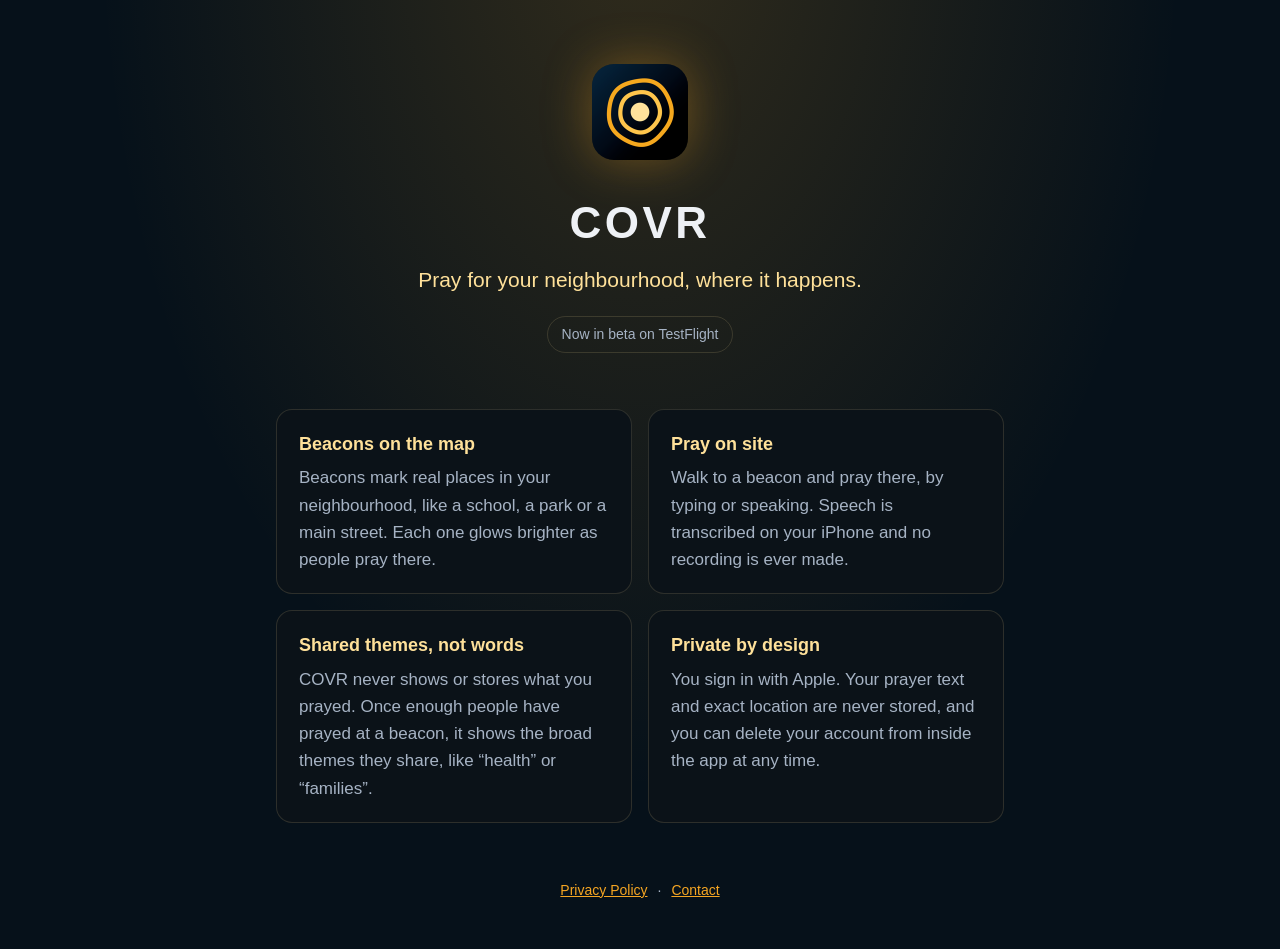
==== index.html @ 1d34f948 "COVR marketing site and privacy policy Co-Authored-By: Claude Opus 5 <noreply@anthropic.com>" ====
<!doctype html>
<html lang="en">
<head>
<meta charset="utf-8">
<meta name="viewport" content="width=device-width, initial-scale=1">
<title>COVR — Pray for your neighbourhood</title>
<meta name="description" content="COVR helps you pray at real places in your neighbourhood. Private by design.">
<link rel="stylesheet" href="style.css">
</head>
<body>
<main class="wrap">
  <header class="hero">
    <img class="icon" src="icon.png" alt="" width="96" height="96">
    <h1>COVR</h1>
    <p class="lede">Pray for your neighbourhood, where it happens.</p>
    <p class="badge">Now in beta on TestFlight</p>
  </header>

  <section class="features">
    <article>
      <h2>Beacons on the map</h2>
      <p>Beacons mark real places in your neighbourhood, like a school, a park or a main street. Each one glows brighter as people pray there.</p>
    </article>
    <article>
      <h2>Pray on site</h2>
      <p>Walk to a beacon and pray there, by typing or speaking. Speech is transcribed on your iPhone and no recording is ever made.</p>
    </article>
    <article>
      <h2>Shared themes, not words</h2>
      <p>COVR never shows or stores what you prayed. Once enough people have prayed at a beacon, it shows the broad themes they share, like “health” or “families”.</p>
    </article>
    <article>
      <h2>Private by design</h2>
      <p>You sign in with Apple. Your prayer text and exact location are never stored, and you can delete your account from inside the app at any time.</p>
    </article>
  </section>

  <footer>
    <a href="privacy.html">Privacy Policy</a>
    <span>·</span>
    <a href="mailto:matt@hunch.tech">Contact</a>
  </footer>
</main>
</body>
</html>
---- style.css ----
:root {
  --bg: #06111a;
  --panel: #0b1218;
  --text: #eef1f5;
  --muted: #a6b3c4;
  --gold: #f5a623;
  --pale-gold: #ffe19a;
  --line: rgba(255, 225, 154, 0.14);
}

* { box-sizing: border-box; }

body {
  margin: 0;
  background: radial-gradient(ellipse at 50% -10%, rgba(245, 166, 35, 0.18), transparent 60%), var(--bg);
  color: var(--text);
  font: 17px/1.6 -apple-system, BlinkMacSystemFont, "SF Pro Text", "Helvetica Neue", Arial, sans-serif;
  -webkit-font-smoothing: antialiased;
  min-height: 100vh;
}

.wrap { max-width: 760px; margin: 0 auto; padding: 64px 16px 48px; }

.hero { text-align: center; margin-bottom: 56px; }
.icon { border-radius: 22px; box-shadow: 0 0 48px rgba(245, 166, 35, 0.35); }
h1 { font-size: 44px; letter-spacing: 0.08em; margin: 20px 0 4px; }
.lede { font-size: 21px; color: var(--pale-gold); margin: 0 0 20px; }
.badge {
  display: inline-block; margin: 0; padding: 6px 14px; border-radius: 999px;
  border: 1px solid var(--line); color: var(--muted); font-size: 14px;
}

.features { display: grid; gap: 16px; grid-template-columns: repeat(auto-fit, minmax(300px, 1fr)); }
.features article { background: var(--panel); border: 1px solid var(--line); border-radius: 16px; padding: 20px 22px; }
.features h2 { font-size: 18px; margin: 0 0 6px; color: var(--pale-gold); }
.features p { margin: 0; color: var(--muted); }

.doc h1 { font-size: 34px; letter-spacing: 0; margin-top: 0; }
.doc h2 { font-size: 21px; color: var(--pale-gold); margin: 36px 0 8px; }
.doc p, .doc li { color: var(--muted); }
.doc strong { color: var(--text); }
.doc .updated { color: var(--muted); font-size: 14px; }
.back { display: inline-block; margin-bottom: 24px; }

a { color: var(--gold); }

footer { margin-top: 56px; text-align: center; color: var(--muted); font-size: 14px; display: flex; gap: 10px; justify-content: center; }
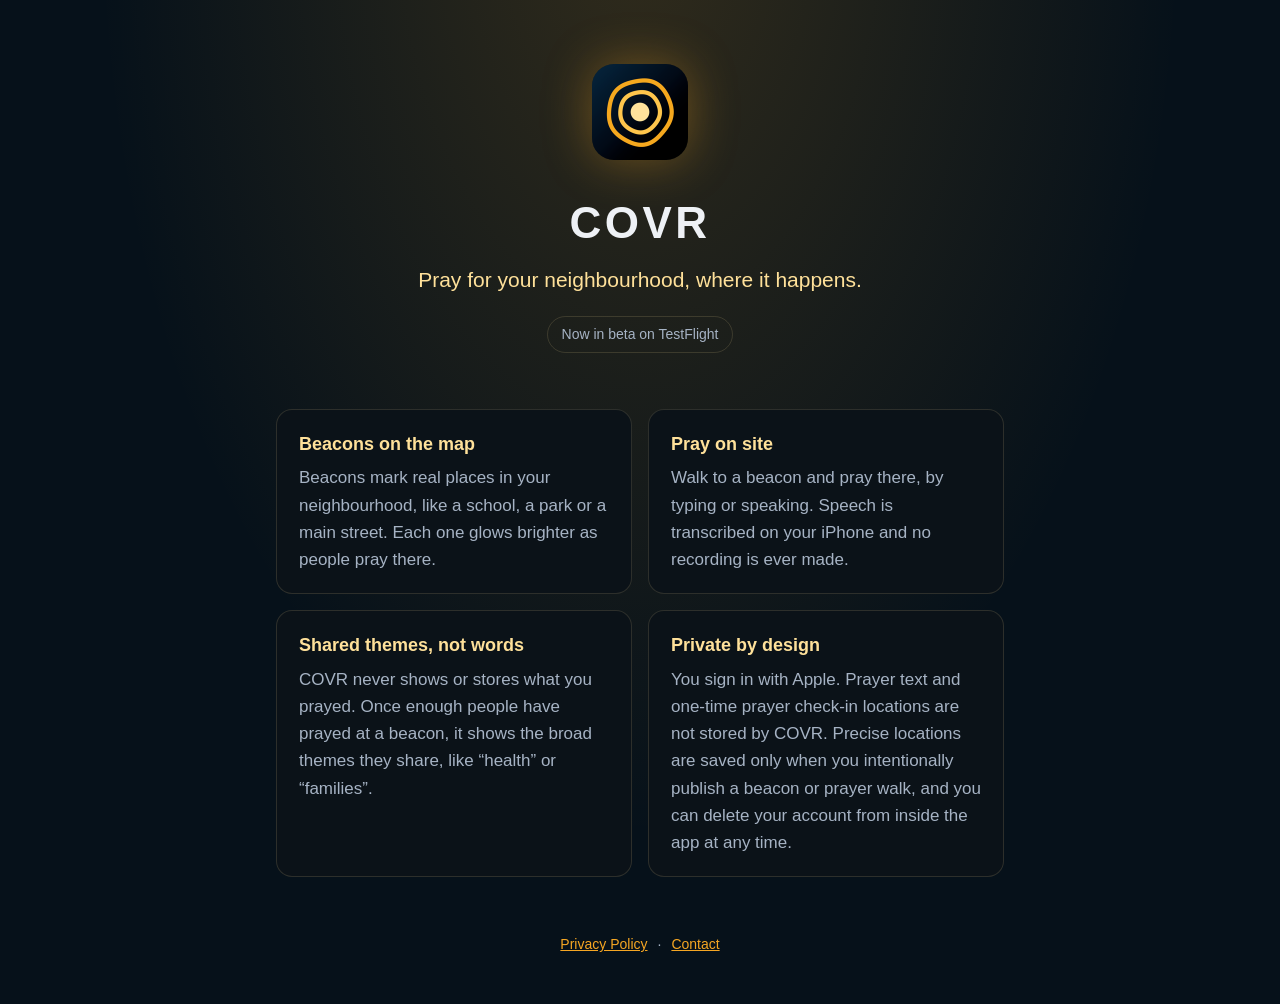
==== commit f928d8bf: "Update privacy policy for current app data" ====
--- a/index.html
+++ b/index.html
@@ -31,7 +31,7 @@
     </article>
     <article>
       <h2>Private by design</h2>
-      <p>You sign in with Apple. Your prayer text and exact location are never stored, and you can delete your account from inside the app at any time.</p>
+      <p>You sign in with Apple. Prayer text and one-time prayer check-in locations are not stored by COVR. Precise locations are saved only when you intentionally publish a beacon or prayer walk, and you can delete your account from inside the app at any time.</p>
     </article>
   </section>
 
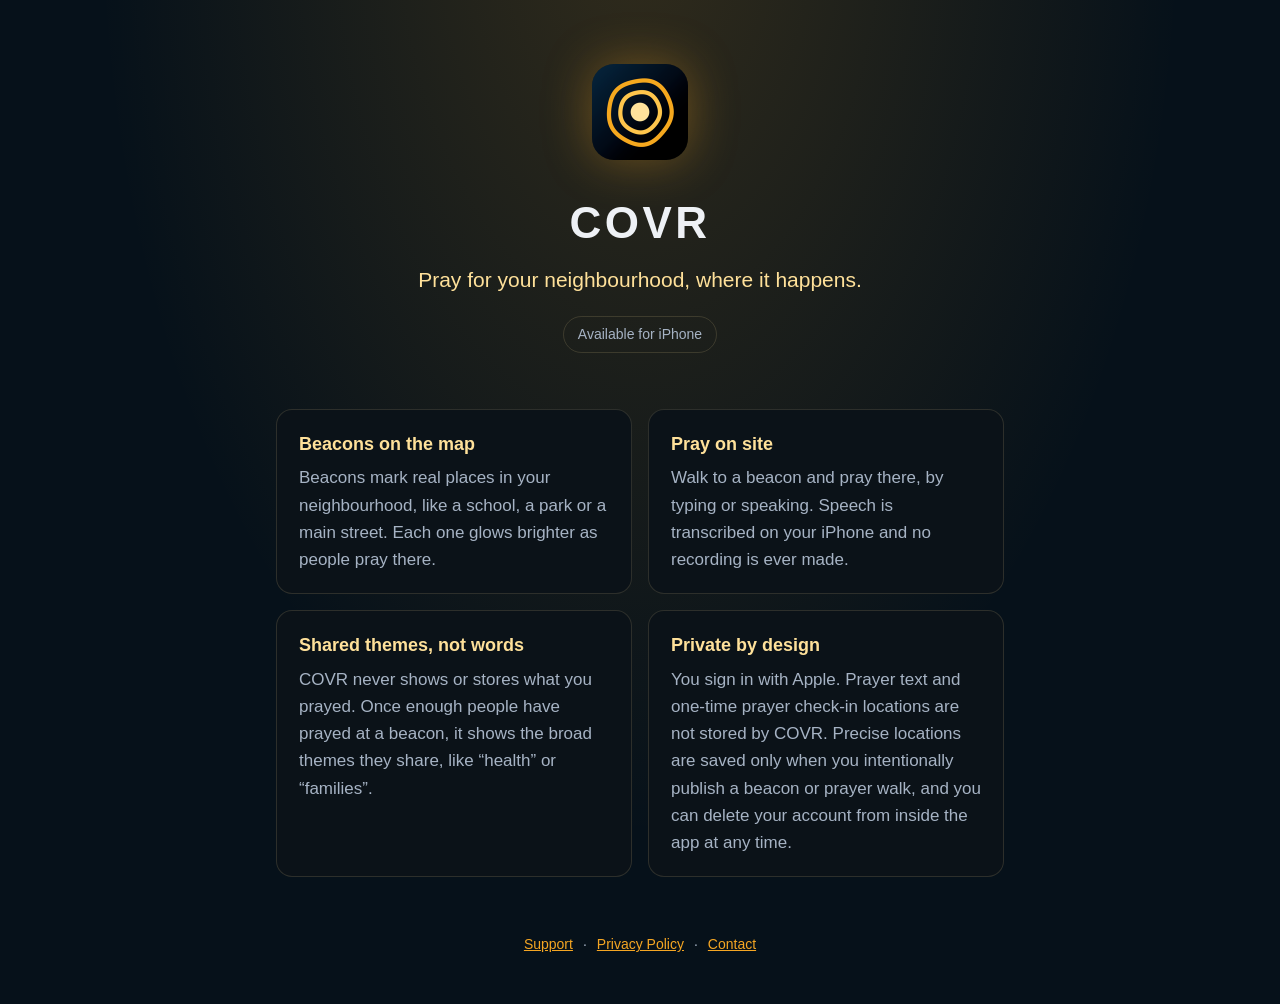
==== commit b8db90f5: "Add support page and drop TestFlight badge Co-Authored-By: Claude Opus 5.5 <noreply@anthropic.com>" ====
--- a/index.html
+++ b/index.html
@@ -13,7 +13,7 @@
     <img class="icon" src="icon.png" alt="" width="96" height="96">
     <h1>COVR</h1>
     <p class="lede">Pray for your neighbourhood, where it happens.</p>
-    <p class="badge">Now in beta on TestFlight</p>
+    <p class="badge">Available for iPhone</p>
   </header>
 
   <section class="features">
@@ -36,6 +36,8 @@
   </section>
 
   <footer>
+    <a href="support.html">Support</a>
+    <span>·</span>
     <a href="privacy.html">Privacy Policy</a>
     <span>·</span>
     <a href="mailto:matt@hunch.tech">Contact</a>
